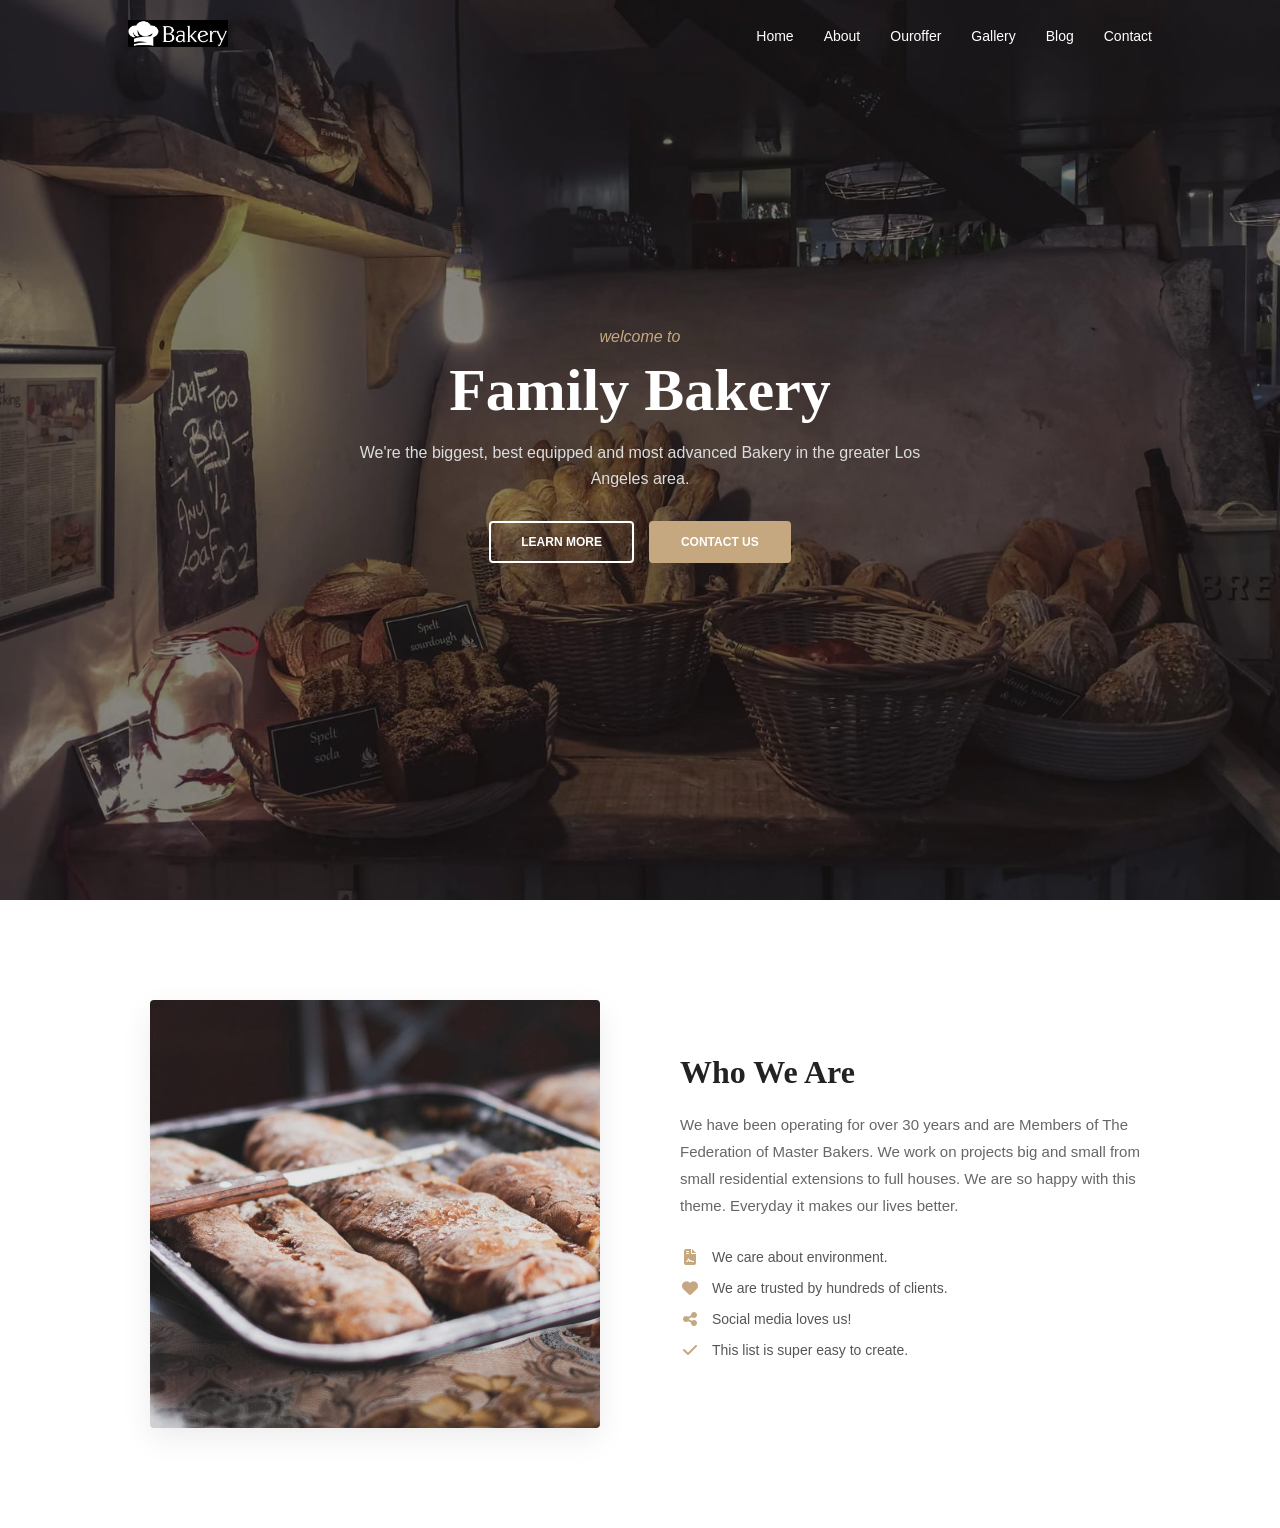
==== index.html @ 9893a9bd "Add files via upload" ====
<!DOCTYPE html>
<html lang="en">
<head>
    <meta charset="UTF-8">
    <meta name="viewport" content="width=device-width, initial-scale=1.0">
    <title>Document</title>
    <link rel="stylesheet" href="./bootstrap.min.css">
    <!-- لربط الأيقونات لتظهر بجانب العناوين h3 مثل الصورة -->
    <link rel="stylesheet" href="https://cdnjs.cloudflare.com/ajax/libs/font-awesome/6.4.0/css/all.min.css">
    <link rel="stylesheet" href="./index.css">
</head>
<body>
   
    
    <div class="hero-container">
        
        
        <div class="navbar-wrapper">
            <div class="nav">
                <img src="./logo.jpeg" alt="logo">
            </div>
            <ul class="nav-links">
                <li><a href="#home">Home</a></li>
                <li><a href="#services">About</a></li>
                <li><a href="#projects">ouroffer</a></li>
                <li><a href="#contact">Gallery</a></li>
                <li><a href="#contact">Blog</a></li>
                <li><a href="#contact">contact</a></li>
            </ul>
        </div>
        

        <div class="contact">
            <p class="welcome-text">welcome to</p>
            <h1>family Bakery</h1>
            <p class="desc-text">We're the biggest, best equipped and most advanced Bakery in the greater Los Angeles area.</p>
            <div class="btns">
                <button class="btn-learn">learn more</button>
                <button class="btn-contact">contact us</button>
            </div>
        </div>

    </div>

    
    <div class="about-container">
        
        <div class="im-sec">
            <img src="./WhatsApp Image 2026-07-16 at 12.16.02 AM.jpeg" alt="img">
        </div>
        
        <div class="text-sec">
            <h2>who we are</h2>
            <p class="main-desc">We have been operating for over 30 years and are Members of The Federation of Master Bakers. We work on projects big and small from small residential extensions to full houses. We are so happy with this theme. Everyday it makes our lives better.</p>
            

            
            <h3><i class="fa-solid fa-file-contract"></i> We care about environment.</h3>
            <h3><i class="fa-solid fa-heart"></i> We are trusted by hundreds of clients.</h3>
            <h3><i class="fa-solid fa-share-nodes"></i> Social media loves us!</h3>
            <h3><i class="fa-solid fa-check"></i> This list is super easy to create.</h3>
        </div>

    </div>
        <link rel="stylesheet" href="./bootstrap.bundle.js">
</body>
</html>
---- index.css ----
* {
  margin: 0;
  padding: 0;
  box-sizing: border-box;
  font-family: 'Segoe UI', Tahoma, Geneva, Verdana, sans-serif;
}


.hero-container {
  background-image: linear-gradient(rgba(0, 0, 0, 0.45), rgba(0, 0, 0, 0.45)), url('./backgrond\ \(1\).jpeg');
  background-size: cover;
  background-position: center;
  min-height: 100vh;
  display: flex;
  flex-direction: column;
  padding: 0 10%; 
}


.navbar-wrapper {
  display: flex;
  justify-content: space-between;
  align-items: center;
  padding: 20px 0;
}


.nav img {
  width: 100px;
  height: auto;
}


.nav-links {
  list-style: none;
  display: flex;
  gap: 30px;
}

.nav-links a {
  color: white;
  text-decoration: none;
  font-size: 14px;
  font-weight: 500;
  text-transform: capitalize;
  transition: color 0.3s;
}

.nav-links a:hover {
  color: #c5a880;
}


.contact {
  flex: 1;
  display: flex;
  flex-direction: column;
  justify-content: center;
  align-items: center;
  text-align: center;
  color: white;
  padding-bottom: 80px;
}

.contact .welcome-text {
  font-size: 16px;
  font-style: italic;
  color: #c5a880;
  margin-bottom: 10px;
}

.contact h1 {
  font-size: 60px;
  font-family: Georgia, serif;
  text-transform: capitalize;
  margin-bottom: 15px;
}

.contact .desc-text {
  font-size: 16px;
  max-width: 600px;
  line-height: 1.6;
  color: #ddd;
  margin-bottom: 30px;
}


.contact .btns {
  display: flex;
  gap: 15px;
}

.contact button {
  padding: 12px 30px;
  font-size: 12px;
  font-weight: bold;
  text-transform: uppercase;
  border: 2px solid white;
  background: transparent;
  color: white;
  cursor: pointer;
  border-radius: 4px;
  transition: all 0.3s ease;
  margin: 0; 
}


.contact .btn-learn:hover {
  background-color: white;
  color: #333;
}


.contact .btn-contact {
  background-color: #c5a880;
  border-color: #c5a880;
}

.contact .btn-contact:hover {
  background-color: transparent;
  color: #c5a880;
}




.about-container {
  background-color: white;
  padding: 100px 10%;
  display: flex;
  align-items: center;
  gap: 80px; 
}


.im-sec {
  flex: 1;
  display: flex;
  justify-content: flex-end;
}

.im-sec img {
  max-width: 450px;
  width: 100%;
  height: auto;
  border-radius: 4px;
  box-shadow: 0 10px 30px rgba(0,0,0,0.08); 
}


.text-sec {
  flex: 1;
}

.text-sec h2 {
  font-size: 32px;
  color: #222;
  margin-bottom: 20px;
  font-family: Georgia, serif;
  text-transform: capitalize;
}

.text-sec .main-desc {
  font-size: 15px;
  color: #666;
  line-height: 1.8;
  margin-bottom: 30px;
}


.text-sec h3 {
  font-size: 14px;
  color: #555;
  font-weight: 500;
  margin-bottom: 15px;
  display: flex;
  align-items: center;
  gap: 12px;
}


.text-sec h3 i {
  color: #c5a880;
  font-size: 16px;
  width: 20px;
  text-align: center;
}
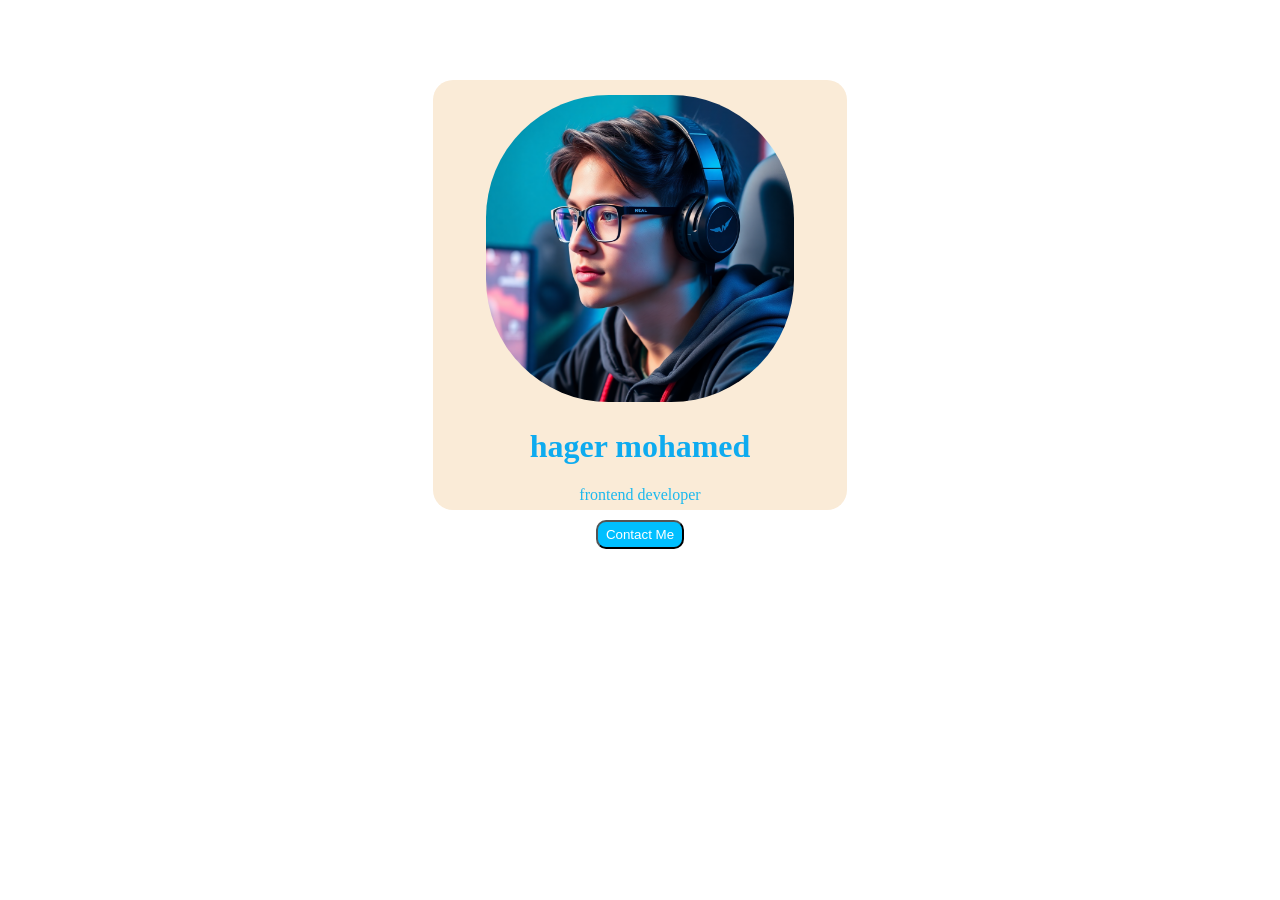
==== commit e375bb1b: "Add files via upload" ====
--- a/index.html
+++ b/index.html
@@ -4,64 +4,22 @@
     <meta charset="UTF-8">
     <meta name="viewport" content="width=device-width, initial-scale=1.0">
     <title>Document</title>
-    <link rel="stylesheet" href="./bootstrap.min.css">
-    <!-- لربط الأيقونات لتظهر بجانب العناوين h3 مثل الصورة -->
-    <link rel="stylesheet" href="https://cdnjs.cloudflare.com/ajax/libs/font-awesome/6.4.0/css/all.min.css">
     <link rel="stylesheet" href="./index.css">
 </head>
 <body>
-   
     
-    <div class="hero-container">
+     
+       <div class="child">
+        <img src="./avatar-5-CKJm2Bjf.png" alt="img">
+        <h1>hager mohamed</h1>
+        <p>frontend developer</p>
+        <button>Contact Me</button>
+       </div>
+      
+      
+
         
-        
-        <div class="navbar-wrapper">
-            <div class="nav">
-                <img src="./logo.jpeg" alt="logo">
-            </div>
-            <ul class="nav-links">
-                <li><a href="#home">Home</a></li>
-                <li><a href="#services">About</a></li>
-                <li><a href="#projects">ouroffer</a></li>
-                <li><a href="#contact">Gallery</a></li>
-                <li><a href="#contact">Blog</a></li>
-                <li><a href="#contact">contact</a></li>
-            </ul>
-        </div>
-        
-
-        <div class="contact">
-            <p class="welcome-text">welcome to</p>
-            <h1>family Bakery</h1>
-            <p class="desc-text">We're the biggest, best equipped and most advanced Bakery in the greater Los Angeles area.</p>
-            <div class="btns">
-                <button class="btn-learn">learn more</button>
-                <button class="btn-contact">contact us</button>
-            </div>
-        </div>
-
-    </div>
-
-    
-    <div class="about-container">
-        
-        <div class="im-sec">
-            <img src="./WhatsApp Image 2026-07-16 at 12.16.02 AM.jpeg" alt="img">
-        </div>
-        
-        <div class="text-sec">
-            <h2>who we are</h2>
-            <p class="main-desc">We have been operating for over 30 years and are Members of The Federation of Master Bakers. We work on projects big and small from small residential extensions to full houses. We are so happy with this theme. Everyday it makes our lives better.</p>
-            
-
-            
-            <h3><i class="fa-solid fa-file-contract"></i> We care about environment.</h3>
-            <h3><i class="fa-solid fa-heart"></i> We are trusted by hundreds of clients.</h3>
-            <h3><i class="fa-solid fa-share-nodes"></i> Social media loves us!</h3>
-            <h3><i class="fa-solid fa-check"></i> This list is super easy to create.</h3>
-        </div>
-
-    </div>
-        <link rel="stylesheet" href="./bootstrap.bundle.js">
+      
+     
 </body>
 </html>
--- a/index.css
+++ b/index.css
@@ -1,188 +1,37 @@
-
-* {
-  margin: 0;
-  padding: 0;
-  box-sizing: border-box;
-  font-family: 'Segoe UI', Tahoma, Geneva, Verdana, sans-serif;
+body{
+    margin:0;
+    padding: 0;
+    
 }
 
 
-.hero-container {
-  background-image: linear-gradient(rgba(0, 0, 0, 0.45), rgba(0, 0, 0, 0.45)), url('./backgrond\ \(1\).jpeg');
-  background-size: cover;
-  background-position: center;
-  min-height: 100vh;
-  display: flex;
-  flex-direction: column;
-  padding: 0 10%; 
-}
+.child{
+    width: 100px;
+    height: 100px;
+    color: rgb(14, 171, 239);
+    text-align: center;
+    padding: 15px;
+    margin:  80px auto;
+  width: 30%;
+    height: 400px;
+    border: 15px solid inherit;
+     text-align: center;
+     border-radius: 20px;
+     background-color: antiquewhite;
 
 
-.navbar-wrapper {
-  display: flex;
-  justify-content: space-between;
-  align-items: center;
-  padding: 20px 0;
 }
+.child p{
+    color: rgb(28, 185, 238);
+}
+.child img{
+    width: 80%;
+    border-radius: 40%;
 
-
-.nav img {
-  width: 100px;
-  height: auto;
 }
-
-
-.nav-links {
-  list-style: none;
-  display: flex;
-  gap: 30px;
-}
-
-.nav-links a {
-  color: white;
-  text-decoration: none;
-  font-size: 14px;
-  font-weight: 500;
-  text-transform: capitalize;
-  transition: color 0.3s;
-}
-
-.nav-links a:hover {
-  color: #c5a880;
-}
-
-
-.contact {
-  flex: 1;
-  display: flex;
-  flex-direction: column;
-  justify-content: center;
-  align-items: center;
-  text-align: center;
-  color: white;
-  padding-bottom: 80px;
-}
-
-.contact .welcome-text {
-  font-size: 16px;
-  font-style: italic;
-  color: #c5a880;
-  margin-bottom: 10px;
-}
-
-.contact h1 {
-  font-size: 60px;
-  font-family: Georgia, serif;
-  text-transform: capitalize;
-  margin-bottom: 15px;
-}
-
-.contact .desc-text {
-  font-size: 16px;
-  max-width: 600px;
-  line-height: 1.6;
-  color: #ddd;
-  margin-bottom: 30px;
-}
-
-
-.contact .btns {
-  display: flex;
-  gap: 15px;
-}
-
-.contact button {
-  padding: 12px 30px;
-  font-size: 12px;
-  font-weight: bold;
-  text-transform: uppercase;
-  border: 2px solid white;
-  background: transparent;
-  color: white;
-  cursor: pointer;
-  border-radius: 4px;
-  transition: all 0.3s ease;
-  margin: 0; 
-}
-
-
-.contact .btn-learn:hover {
-  background-color: white;
-  color: #333;
-}
-
-
-.contact .btn-contact {
-  background-color: #c5a880;
-  border-color: #c5a880;
-}
-
-.contact .btn-contact:hover {
-  background-color: transparent;
-  color: #c5a880;
-}
-
-
-
-
-.about-container {
-  background-color: white;
-  padding: 100px 10%;
-  display: flex;
-  align-items: center;
-  gap: 80px; 
-}
-
-
-.im-sec {
-  flex: 1;
-  display: flex;
-  justify-content: flex-end;
-}
-
-.im-sec img {
-  max-width: 450px;
-  width: 100%;
-  height: auto;
-  border-radius: 4px;
-  box-shadow: 0 10px 30px rgba(0,0,0,0.08); 
-}
-
-
-.text-sec {
-  flex: 1;
-}
-
-.text-sec h2 {
-  font-size: 32px;
-  color: #222;
-  margin-bottom: 20px;
-  font-family: Georgia, serif;
-  text-transform: capitalize;
-}
-
-.text-sec .main-desc {
-  font-size: 15px;
-  color: #666;
-  line-height: 1.8;
-  margin-bottom: 30px;
-}
-
-
-.text-sec h3 {
-  font-size: 14px;
-  color: #555;
-  font-weight: 500;
-  margin-bottom: 15px;
-  display: flex;
-  align-items: center;
-  gap: 12px;
-}
-
-
-.text-sec h3 i {
-  color: #c5a880;
-  font-size: 16px;
-  width: 20px;
-  text-align: center;
+button{
+    background-color: deepskyblue;
+    color: white;
+    padding: 5px 8px;
+    border-radius: 10px;
 }
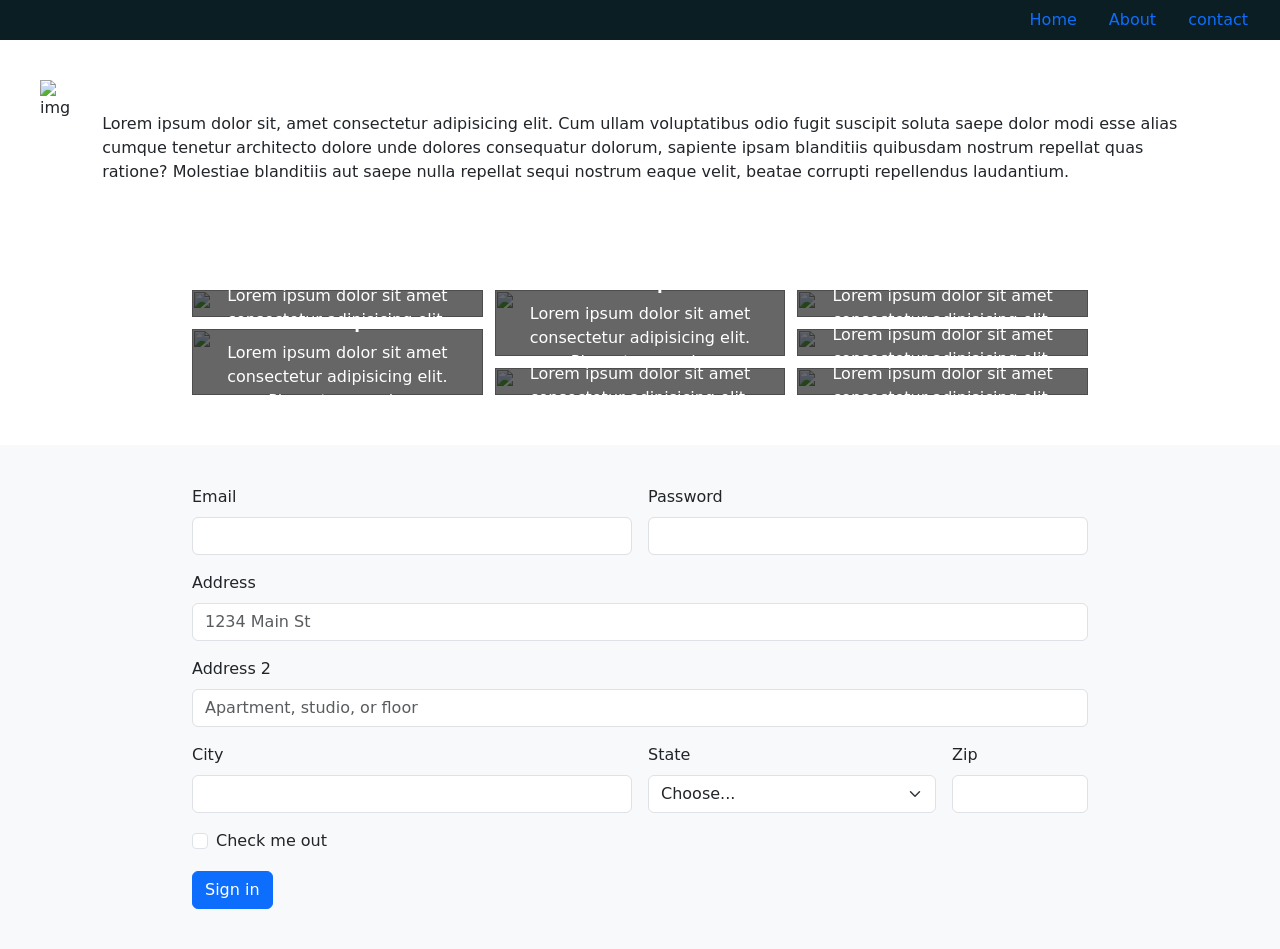
==== commit 29278128: "Add files via upload" ====
--- a/index.html
+++ b/index.html
@@ -4,22 +4,160 @@
     <meta charset="UTF-8">
     <meta name="viewport" content="width=device-width, initial-scale=1.0">
     <title>Document</title>
+    <link rel="stylesheet" href="./bootstrap.min.css">
     <link rel="stylesheet" href="./index.css">
+    <link rel="stylesheet" href="https://cdnjs.cloudflare.com/ajax/libs/font-awesome/6.5.1/css/all.min.css" integrity="sha512-DTOQO9RWCH3ppGqcWaEA1BIZOC6xxalwEsw9c2QQeAIftl+Vegovlnee1c9QX4TctnWMn13TZye+giMm8e2LwA==" crossorigin="anonymous" referrerpolicy="no-referrer" />
 </head>
 <body>
-    
-     
-       <div class="child">
-        <img src="./avatar-5-CKJm2Bjf.png" alt="img">
-        <h1>hager mohamed</h1>
-        <p>frontend developer</p>
-        <button>Contact Me</button>
-       </div>
-      
-      
 
-        
-      
-     
+  <ul class="nav justify-content-end px-3 sticky-top">
+
+  <li class="nav-item">
+   
+    <a class="nav-link active" aria-current="page" href="#">Home</a>
+  </li>
+  <li class="nav-item">
+    <a class="nav-link" href="#">About</a>
+  </li>
+  <li class="nav-item">
+    <a class="nav-link" href="#">contact</a>
+  </li>
+  
+</ul>
+
+<div class=" d-flex m-3 p-4 ">
+    <div class="emg-sec justify-content-center align-items-center w-75px">
+        <img src="./img/dina-seafood-4.jpg " alt="img">
+    </div>
+    <div>
+      <p class=" g-2 p-3 align-items-center m-3">Lorem ipsum dolor sit, amet consectetur adipisicing elit. Cum ullam voluptatibus odio fugit suscipit soluta saepe dolor modi esse alias cumque tenetur architecto dolore unde dolores consequatur dolorum, sapiente ipsam blanditiis quibusdam nostrum repellat quas ratione? Molestiae blanditiis aut saepe nulla repellat sequi nostrum eaque velit, beatae corrupti repellendus laudantium.</p>
+
+    </div>
+</div>
+
+<div class="contanier">
+  <div class="item-1">
+    <img src="./img/salad-1.jpg" alt="">
+    <div class="caption">
+      <div class="info">
+        <h2>Lorem, ipsum.</h2>
+        <p>Lorem ipsum dolor sit amet consectetur adipisicing elit. Placeat, corporis.</p>
+      </div>
+    </div>
+  </div>
+  <div class="item-2">
+    <img src="./img/salad-2.jpg" alt="">
+    <div class="caption">
+      <div class="info">
+        <h2>Lorem, ipsum.</h2>
+        <p>Lorem ipsum dolor sit amet consectetur adipisicing elit. Placeat, corporis.</p>
+      </div>
+    </div>
+  </div>
+  <div class="item-3">
+    <img src="./img/salad-3.jpg" alt="">
+    <div class="caption">
+      <div class="info">
+        <h2>Lorem, ipsum.</h2>
+        <p>Lorem ipsum dolor sit amet consectetur adipisicing elit. Placeat, corporis.</p>
+      </div>
+    </div>
+  </div>
+  <div class="item-4">
+    <img src="./img/images.jpg" alt="">
+    <div class="caption">
+      <div class="info">
+        <h2>Lorem, ipsum.</h2>
+        <p>Lorem ipsum dolor sit amet consectetur adipisicing elit. Placeat, corporis.</p>
+      </div>
+    </div>
+  </div>
+  <div class="item-5">
+    <img src="./img/seafood-8.jpg" alt="">
+    <div class="caption">
+      <div class="info">
+        <h2>Lorem, ipsum.</h2>
+        <p>Lorem ipsum dolor sit amet consectetur adipisicing elit. Placeat, corporis.</p>
+      </div>
+    </div>
+  </div>
+  <div class="item-6">
+    <img src="./img/salad-1.jpg" alt="">
+    <div class="caption">
+      <div class="info">
+        <h2>Lorem, ipsum.</h2>
+        <p>Lorem ipsum dolor sit amet consectetur adipisicing elit. Placeat, corporis.</p>
+      </div>
+    </div>
+  </div>
+  <div class="item-7">
+    <img src="./img/salad-1.jpg" alt="">
+    <div class="caption">
+      <div class="info">
+        <h2>Lorem, ipsum.</h2>
+        <p>Lorem ipsum dolor sit amet consectetur adipisicing elit. Placeat, corporis.</p>
+      </div>
+    </div>
+  </div>
+
+  
+  
+
+  
+
+ 
+</div>
+
+
+
+<div class="foter-sec">
+  <form class="row g-3">
+  <div class="col-md-6">
+    <label for="inputEmail4" class="form-label">Email</label>
+    <input type="email" class="form-control" id="inputEmail4">
+  </div>
+  <div class="col-md-6">
+    <label for="inputPassword4" class="form-label">Password</label>
+    <input type="password" class="form-control" id="inputPassword4">
+  </div>
+  <div class="col-12">
+    <label for="inputAddress" class="form-label">Address</label>
+    <input type="text" class="form-control" id="inputAddress" placeholder="1234 Main St">
+  </div>
+  <div class="col-12">
+    <label for="inputAddress2" class="form-label">Address 2</label>
+    <input type="text" class="form-control" id="inputAddress2" placeholder="Apartment, studio, or floor">
+  </div>
+  <div class="col-md-6">
+    <label for="inputCity" class="form-label">City</label>
+    <input type="text" class="form-control" id="inputCity">
+  </div>
+  <div class="col-md-4">
+    <label for="inputState" class="form-label">State</label>
+    <select id="inputState" class="form-select">
+      <option selected>Choose...</option>
+      <option>...</option>
+    </select>
+  </div>
+  <div class="col-md-2">
+    <label for="inputZip" class="form-label">Zip</label>
+    <input type="text" class="form-control" id="inputZip">
+  </div>
+  <div class="col-12">
+    <div class="form-check">
+      <input class="form-check-input" type="checkbox" id="gridCheck">
+      <label class="form-check-label" for="gridCheck">
+        Check me out
+      </label>
+    </div>
+  </div>
+  <div class="col-12">
+    <button type="submit" class="btn btn-primary">Sign in</button>
+  </div>
+</form>
+</div>
+
+
+    <link rel="stylesheet" href="./bootstrap.bundle.js">
 </body>
 </html>
--- a/index.css
+++ b/index.css
@@ -1,37 +1,144 @@
-body{
-    margin:0;
+/* body{
+    margin: 0;
     padding: 0;
+
+}
+ul{
+    color: white;
+    background-color: rgb(10, 30, 35);
+  list-style: none;
+  
+
+}
+
+.perant p{
+    border: solid 5px black;
     
 }
 
+.contanier{
+    gap: 12px;
+    margin: 50px auto;
+    height: 80vh;
+    width: 70%;
+   
+    display: grid;
+   grid-template-columns: repeat(3, 3.333);
+    grid-template-areas: 
+    "area1 area2 area3"
+    "area4 area2 area6"
+    "area4 area8 area9"
+    ;
+}
+.item-1{
+   grid-area: area1 ; 
+} 
+.item-2{
+grid-area: area2 ;
+}
+.item-3{
+grid-area: area3 ; 
+}
+.item-4{
+grid-area:area4 ;
+}
+.item-5{
+grid-area: area6;
+}
+.item-6{
+grid-area: area8;
+}
+.item-7{
+grid-area: area9 ;
+}  
+ 
 
-.child{
-    width: 100px;
-    height: 100px;
-    color: rgb(14, 171, 239);
+.contanier >div{
+    position: relative;
+}
+.contanier img{
+    width: 100%;
+    height: 100%;
+}
+.contanier .caption{
+    color: white;
     text-align: center;
-    padding: 15px;
-    margin:  80px auto;
-  width: 30%;
-    height: 400px;
-    border: 15px solid inherit;
-     text-align: center;
-     border-radius: 20px;
-     background-color: antiquewhite;
+   background-color: rgba(0, 0, 0, 0.6);
+    position: absolute;
+    top: 0;
+    right: 0;
+    bottom: 0;
+    left: 0;
+    display: flex;
+    align-items: center;
+    padding: 30%;
+} */
+ body {
+    margin: 0;
+    padding: 0;
+}
 
+ul {
+    color: white;
+    background-color: rgb(10, 30, 35);
+    list-style: none;
+}
 
+.perant p {
+    border: solid 5px black;
 }
-.child p{
-    color: rgb(28, 185, 238);
+
+/* تعديل الـ Container الأساسي */
+.contanier {
+    gap: 12px;
+    margin: 50px auto;
+    width: 70%;
+    display: grid;
+    /* تصحيح القيمة هنا بـ 1fr ليتقسم بالتساوي */
+    grid-template-columns: repeat(3, 1fr); 
+    grid-template-areas: 
+        "area1 area2 area3"
+        "area4 area2 area6"
+        "area4 area8 area9";
 }
-.child img{
-    width: 80%;
-    border-radius: 40%;
 
+.item-1 { grid-area: area1; } 
+.item-2 { grid-area: area2; }
+.item-3 { grid-area: area3; }
+.item-4 { grid-area: area4; }
+.item-5 { grid-area: area6; }
+.item-6 { grid-area: area8; }
+.item-7 { grid-area: area9; }  
+
+.contanier > div {
+    position: relative;
+    overflow: hidden; /* عشان يمنع أي صورة تخرج برة حدود العنصر بتاعها */
 }
-button{
-    background-color: deepskyblue;
+
+.contanier img {
+    width: 100%;
+    height: 100%;
+    object-fit: cover; /* عشان الصور تحافظ على نسبها ومتبقاش ممطوطة */
+    display: block;
+}
+
+.contanier .caption {
     color: white;
-    padding: 5px 8px;
-    border-radius: 10px;
+    text-align: center;
+    background-color: rgba(0, 0, 0, 0.6);
+    position: absolute;
+    top: 0;
+    right: 0;
+    bottom: 0;
+    left: 0;
+    display: flex;
+    align-items: center;
+    justify-content: center; /* عشان يوسطن الكلام بالظبط */
+    padding: 15px; /* تقليل البادنج عشان الـ 30% القديمة كانت بتخفي الكلام برة الشاشة */
+}
+
+/* إضافة مسافة للفورم عشان تظهر بشكل مريح تحت الجريد */
+.foter-sec {
+    padding: 40px 15%;
+    background-color: #f8f9fa; /* لون خلفية خفيف يفصل الفورم */
 }
